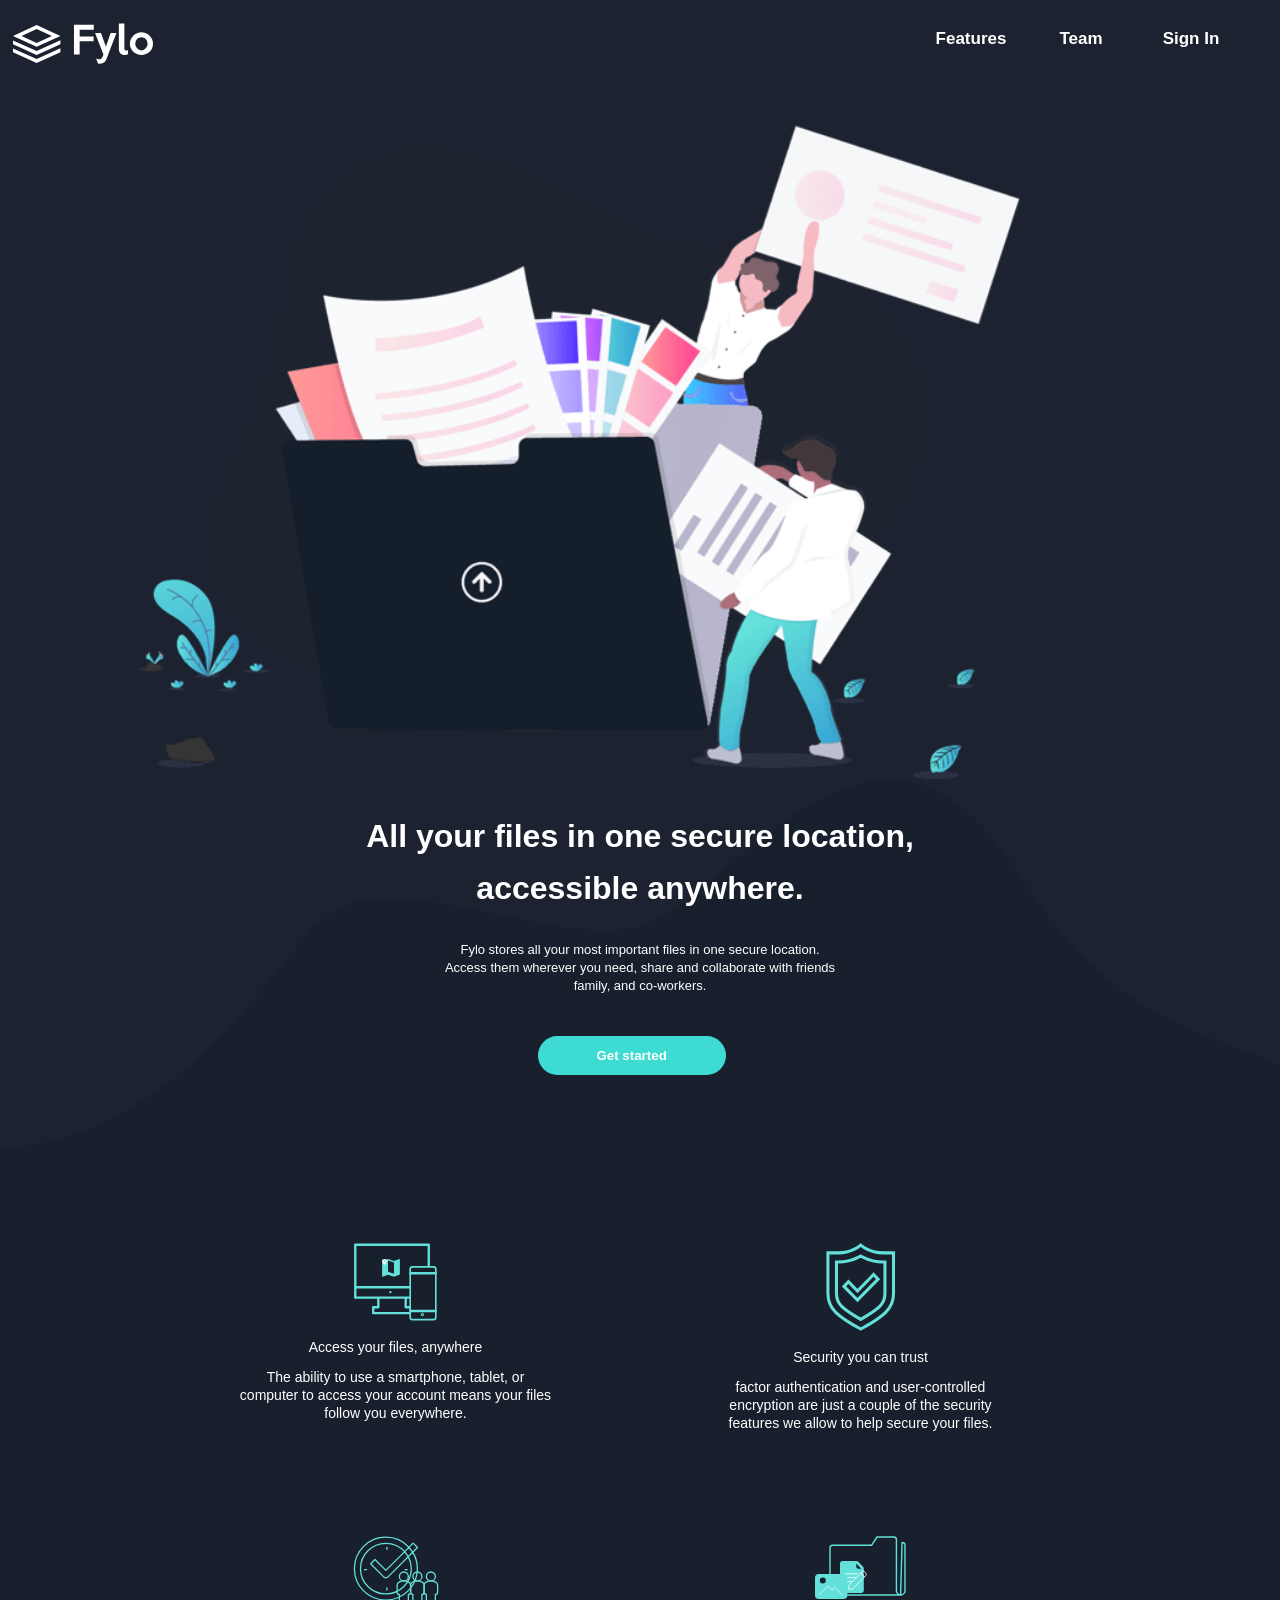
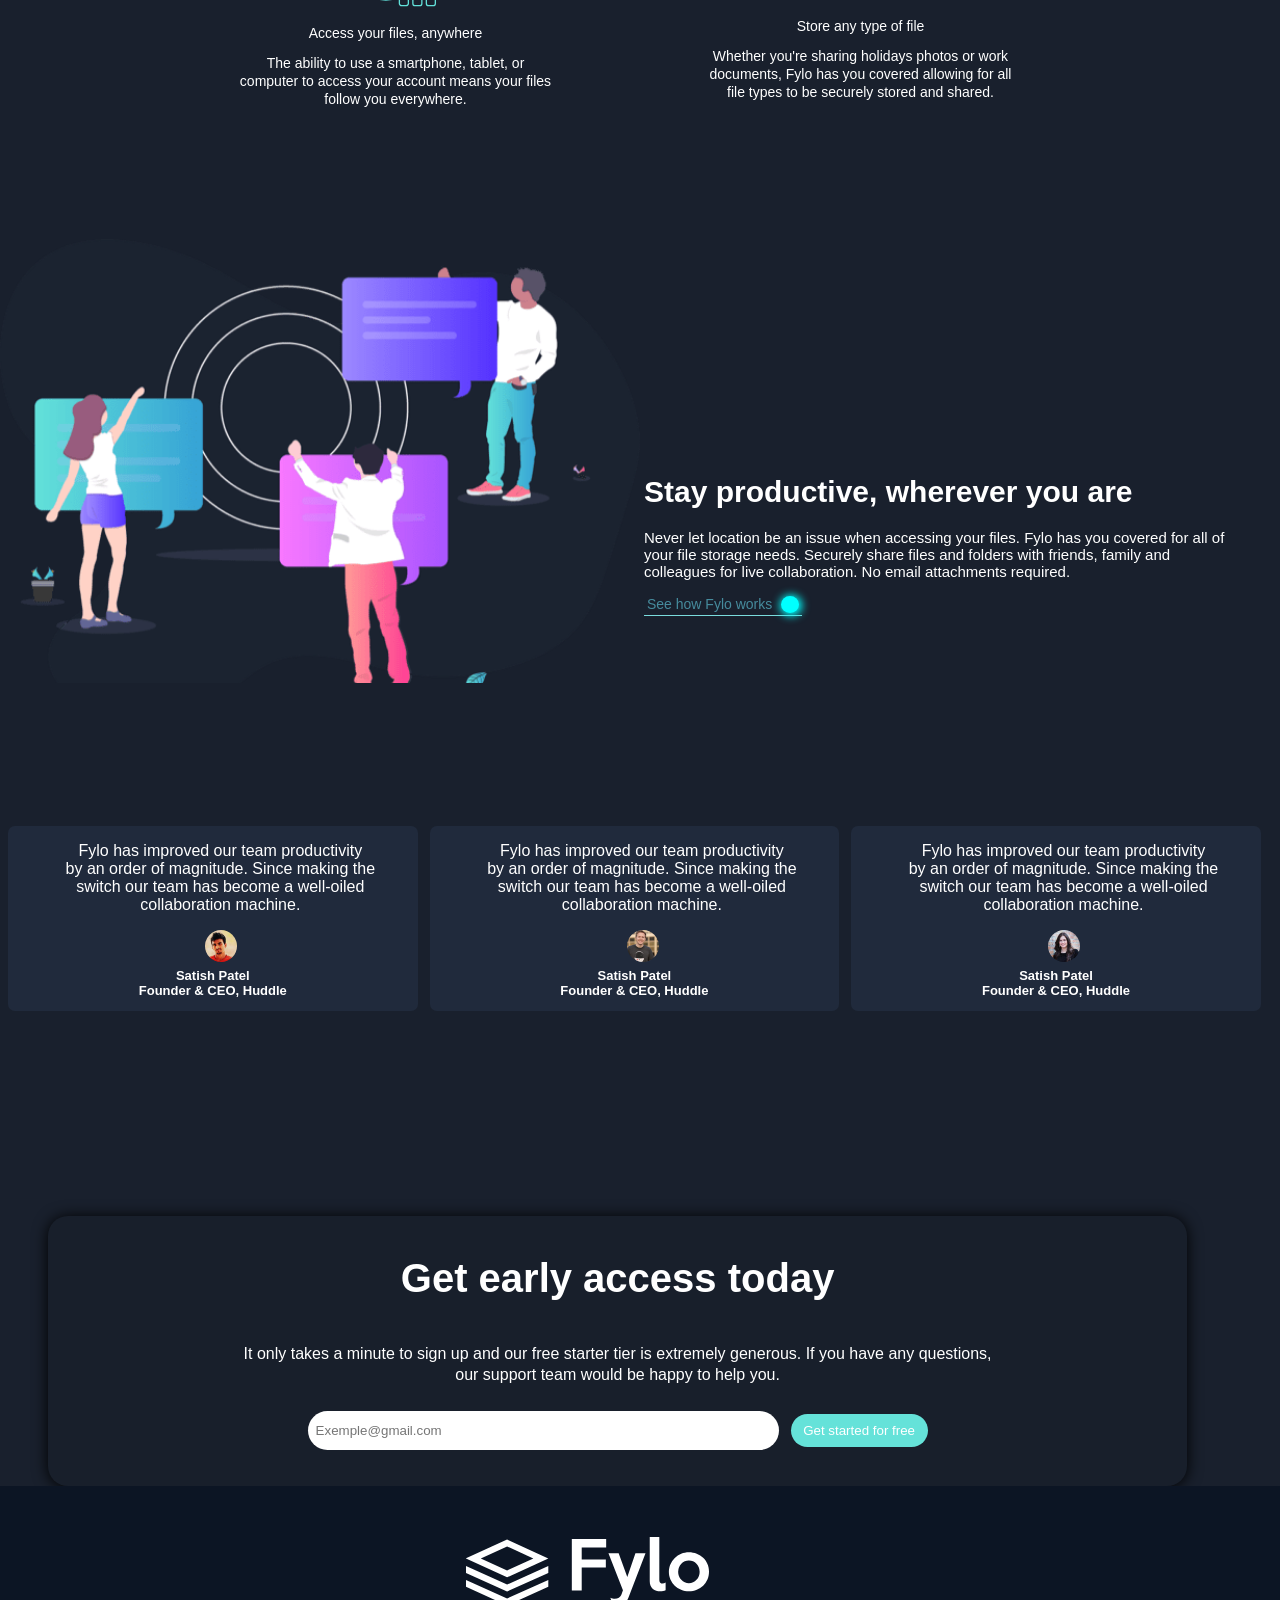
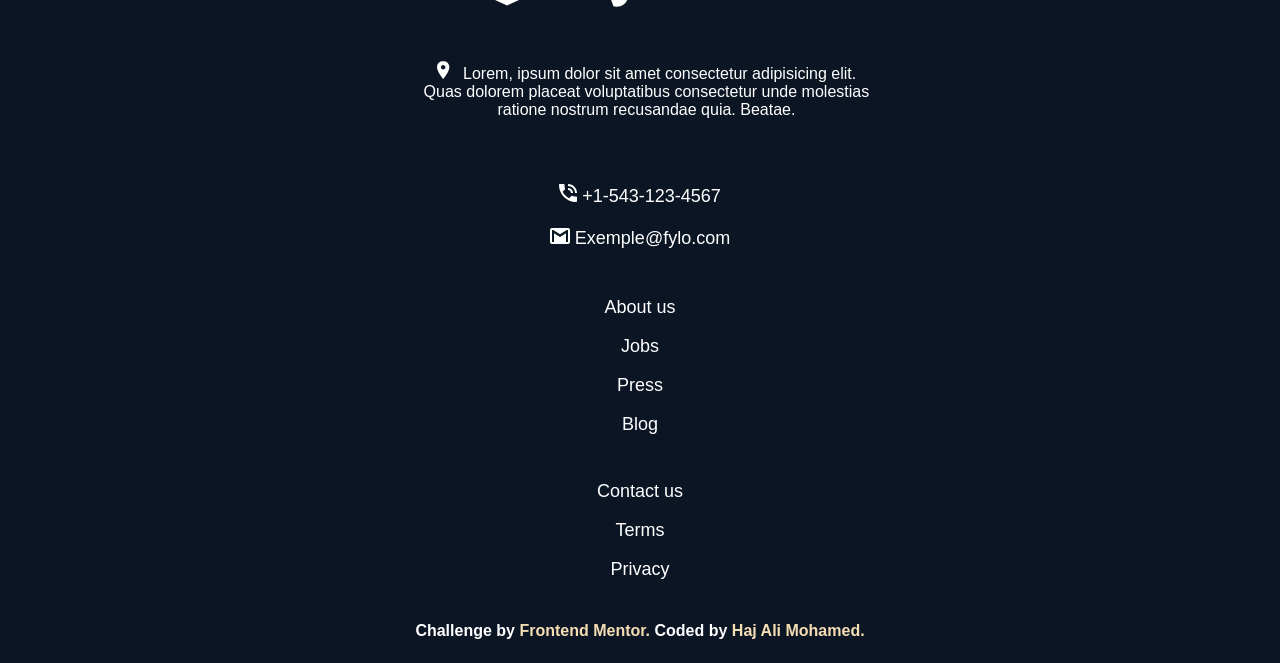
==== index.html @ 3a70b72c "Update index.html" ====
<!DOCTYPE html>
<head>
<meta charset="UTF-8">
<title>  Forth Project </title>
<link rel="stylesheet" href="css4.css">
     <meta name="viewport" content="width=device-width, initial-scale=1">
</head>
<body>
<div class="head">
    <span> <img src="logo.svg" class="img1"> </span>
    <span><img src="icons8-menu-48.png" class="img2" id="icon"> </span>
<nav>
<ul id="nav">
<li> <a href="#"> Features </a> </li>
<li> <a href="#">Team</a> </li>
<li> <a href="#"> Sign In </a> </li>
</ul>
</nav>
</div>

<div class="secondDiv">   

<img src="illustration-intro.png">
<h1 class="p1">  All your files in one secure location,   </h1>
<h1 class="p2">  accessible anywhere.    </h1>
<p class="p3"> Fylo stores all your most important files in one secure location.  </p>
<p class="p4"> Access them wherever you need, share and collaborate with friends </p>
<p class="p5"> family, and co-workers. </p>
<form>
<input type="button" value="Get started">
</form>
<img src="bg-curvy-desktop.svg" class="img2">
</div>

<div class="thirdDiv">
<div class="bloc1"> 
 <img src="icon-access-anywhere.svg">
 <p class="p1"> Access your files, anywhere </p>
 <p class="p2">The ability to use a smartphone, tablet, or </p>
 <p class="p3">computer to access your account means your files</p>
<p class="p4">follow you everywhere. </p>
</div>
<div class="bloc1"> 
    <img src="icon-security.svg">
    <p  class="p1"> Security you can trust </p>
    <p class="p2">factor authentication and user-controlled  </p>
    <p class="p3">encryption are just a couple of the security </p>
   <p class="p4">features we allow to help secure your files. </p>
</div>


</div>


<div class="forthDiv">

<div class="bloc2"> 
    <img src="icon-collaboration.svg">
    <p class="p1"> Access your files, anywhere </p>
    <p class="p2">The ability to use a smartphone, tablet, or </p>
    <p class="p3">computer to access your account means your files</p>
   <p class="p4">follow you everywhere. </p>
</div>
<div class="bloc2"> 
    <img src="icon-any-file.svg">
    <p class="p1"> Store any type of file </p>
    <p class="p2">Whether you're sharing holidays photos or work </p>
    <p class="p3">documents, Fylo has you covered allowing for all</p>
   <p class="p4">file types to be securely stored and shared.  </p>
</div>

</div>


<div class="fifthDiv">
<img src="illustration-stay-productive.png" class="imgg">
<div class="bloc3">
    <h1> Stay productive, wherever you are</h1>
    <p>Never let location be an issue when accessing your files. Fylo has you  covered for all of your file storage needs.
    Securely share files and folders with friends, family and colleagues for live  collaboration. No email attachments required. </p>
    <a href="#"> See how Fylo works <input type="button" > </a>
    </div>

</div>

<div class="sDiv">

<div class="block"> <p>  Fylo has improved our team productivity<br> by an order of magnitude. Since making the<br> switch our team has become a well-oiled<br> collaboration machine.</p> 
    <img src="profile-1.jpg">
    <h3>Satish Patel <br> Founder & CEO, Huddle </h3>
</div>
<div class="block"> <p>  Fylo has improved our team productivity<br> by an order of magnitude. Since making the<br> switch our team has become a well-oiled<br> collaboration machine.</p>
    <img src="profile-2.jpg">
    <h3>Satish Patel <br> Founder & CEO, Huddle </h3>
</div>
<div class="block"> <p>  Fylo has improved our team productivity<br> by an order of magnitude. Since making the<br> switch our team has become a well-oiled<br> collaboration machine.</p>
    <img src="profile-3.jpg"> 
    <h3>Satish Patel <br> Founder & CEO, Huddle </h3> 
</div>



<div class="block2">
    <h1> Get early access today </h1>
    <p class="p1"> It only takes a minute to sign up and our free starter tier is extremely generous. If you have any questions, </p>
    <p class="p2">our support team would be happy to help you. </p>
    <input type="email" placeholder="Exemple@gmail.com" class="input1">
    <input type="button" value="Get started for free" class="input2">
    </div>

</div>


<footer>
<img src="logo.svg" class="logo">

<div class="container">
<div class="blocks1">
    
    <p> <img src="icon-location.svg"> &ThickSpace;  Lorem, ipsum dolor sit amet consectetur adipisicing elit. Quas dolorem placeat voluptatibus consectetur unde molestias ratione nostrum recusandae quia. Beatae.</p>

</div>

<div class="blocks2">
    <img src="icon-phone.svg"> <span>  +1-543-123-4567 </span> <br> <br>
    <img src="icon-email.svg"> <span> Exemple@fylo.com </span>
    

</div>



<div class="blocks3">
<p> About us </p>
<p>Jobs</p>
<p>Press </p>    
<p>Blog </p>

</div>

<div class="blocks4">
<p>Contact us </p>
<p>Terms </p>  
<p>Privacy </p>  
</div>

<div class="blocks5"> 
    <span>Challenge by <a href="https://www.frontendmentor.io">Frontend Mentor.</a> Coded by <a href="https://www.facebook.com/mohamedlhajali.16">Haj Ali Mohamed.</a> </span>
</div>


</div>

    
</footer>


<script src="jscode.js"></script>

</body>




</html>
---- css4.css ----
body
{
    box-sizing: border-box;
    margin: 0 ;
}

.head
{
    background-color: #1c2230;
}

.head .img2 {
    margin-left: 108px;
    width: 34px;
    display: none;
}



.head .img1
{
    margin-top: 57px;
margin-left: 35px;
margin-bottom: 10px;
}

.head nav
{
    width: 100%;
    overflow: hidden;
}
.head nav ul
{
    width: 100%;
    margin: 0;
    transition: .7s linear;
    overflow: auto;
    max-height: 0;
    background-color: white;
}

.head nav ul li
{
    width: 100%;
    list-style: none;
    margin-top: 19px;
    margin-left: -40px;
    margin-right: auto;
    margin-bottom: 20px;
    padding: 10px;
    background-color: #fff;
    transition: all .6s linear;

}

.head nav ul li a
{
    text-decoration: none;
    color: #1c2230;
    font-family: arial;
    font-size: 17px;
    transition: all .6s linear;
    font-weight: bold;
}

.head nav ul li:hover
{
background-color: #1c2230 ;
}

.head nav ul li:hover  a
{
color: #fff ;
}


.secondDiv
{
    background-color: #1c2230;
}

.secondDiv img
{
margin-top: 45px;
}

.secondDiv .img2
{
    margin-top: -295px;
    margin-left: 0px;
    width: 100%;
    opacity: 0.5;
    position: relative;
    z-index: 1;
}

.secondDiv .p1
{
    color: white;
    font-family: arial;
    margin-top: 35px;
    position: relative;
    z-index: 2;
}

.secondDiv .p2
{
    color: white;
    font-family: arial;
    margin-top: -6px;
    position: relative;
    z-index: 2;
}

.secondDiv .p3
{
    color: white;
    font-family: arial;
    margin-top: 35px;
    position: relative;
    z-index: 2;
    font-size: 13px;
    margin-bottom: -32px; 
}
.secondDiv .p4
{
    color: white;
    font-family: arial;
    margin-top: 35px;
    position: relative;
    z-index: 2;
    font-size: 13px;
    margin-bottom: -32px; 
}
.secondDiv .p5
{
    color: white;
    font-family: arial;
    margin-top: 35px;
    position: relative;
    z-index: 2;
    font-size: 13px; 
}

.secondDiv input
{
    margin-top: 10px;
    position: relative;
    z-index: 2;
    border: 0px;
    border-radius: 20px;
    background-color: #3ddbd1;
    color: white;
    padding: 8px;
    font-family: arial;
    width: 188px;
    height: 39px;
    font-weight: bold;
    transition: all 0.4s linear;
}


.secondDiv input:hover
{
    transform: scale(1.08,1.08);
    box-shadow: 1px 1px 9px 1px #3ddbd1;
    cursor: pointer;
}


.thirdDiv
{
    background-color: #19202d ;
    margin-top: -4px;
    overflow: auto;
}


.thirdDiv .bloc1
{
    width: 335px;
    font-size: 14px;
    text-align: center;
    display: inline-block;
}






.thirdDiv .p1
{

    color: white;
    font-family: arial;
    margin-bottom: 11px;
}

.thirdDiv .p2
{
 
font-family: arial;
color: white;
margin-bottom: -12px;
}



.thirdDiv .p3
{
    font-family: arial;
color: white;
margin-bottom: -12px;
}
.thirdDiv .p4
{
    font-family: arial;
color: white;
}



.forthDiv
{
    background-color: #19202d ;
    margin-top: -4px;
    overflow: auto;
}

.forthDiv .bloc2
{
    width: 335px;
    margin-top: 54px;
    font-size: 14px;
    text-align: center;
    display: inline-block;
}

.forthDiv .p1
{

    color: white;
    font-family: arial;
    margin-bottom: 11px;
}

.forthDiv .p2
{
 
font-family: arial;
color: white;
margin-bottom: -12px;
}

.forthDiv .p3
{
    font-family: arial;
color: white;
margin-bottom: -12px;
}
.forthDiv .p4
{
    font-family: arial;
color: white;
}


.fifthDiv
{
    background-color: #19202d ;
    margin-top: -4px;
    height: 100%;
}

.fifthDiv .img
{
    width: 651px;
    margin-top: 52px;
    display: inline-block;

}


.fifthDiv .bloc3
{
    background-color: #19202d;
    width: 473px;
    margin-top: 151px;
}

.fifthDiv .bloc3 h1
{
    color: white;
    font-family: arial;
    font-size: 41px;
}

.fifthDiv .bloc3 p
{
    color: white;
    font-family: arial;
    font-size: 16px;
}

.fifthDiv .bloc3 a
{
    color: #468b9d;
    font-family: arial;
    font-size: 14px;
    text-decoration: none;
    border-bottom: 1px solid #7adcdd;
    padding: 3px;
}


.fifthDiv .bloc3 a input
{
    border-radius: 50%;
    background-color: #0ff;
    color: black;
    border: none;
    width: 18px;
    height: 17px;
    box-shadow: 1px 1px 9px 2px #0ff;
    margin-left: 5px;
}


.sDiv
{
    background-color: #19202d;
    position: relative;
    z-index: 2;
    overflow: auto;
}

.sDiv .block
{
    margin-top: 169px;
    background-color: #202a3c;
    width: 320px;
    overflow: auto;
    border-radius: 7px;
}

.sDiv .block p
{
    color: white;
    font-family: arial;
    font-size: 14px;
    margin-left: 15px;
}

.sDiv .block img
{
    width: 32px;
    border-radius: 50%;
    margin-left: 17px;
}

.sDiv h3
{
    font-family: arial;
    font-size: small;
    color: white;
    margin-top: 2px;
}


.sDiv .block2
{
    background-color: #181f2b;
    text-align: center;
    color: white;
    margin-top: 201px;
    border-radius: 20px;
    box-shadow: 0px 1px 15px 0px black;
    overflow: auto;
    position: relative;
z-index: 2;
}


.sDiv .block2 h1
{
    margin-top: 40px;
    font-family: arial;
    font-size: 40px;
    font-weight: bold;
    margin-bottom: 44px;
}

.sDiv .block2 .p1
{
    font-family: arial;
    margin-bottom: -13px ;
}

.sDiv .block2 .p2
{
     font-family: arial;
     margin-bottom: 27px;
}

.sDiv .block2 .input1
{
    border-radius: 40px;
    border: none;
    padding: 8px;
    width: 455px;
    height: 23px;
    margin-bottom: 36px;
}

.sDiv .block2 .input2
{
    background-color: #65e2d9;
    border-radius: 40px;
    color: white;
    border: none;
    height: 33px;
    width: 137px;
    margin-left: 8px;
    transition: all 0.4s linear;
}

.sDiv .block2 .input2:hover
{
    transform: scale(1.08,1.08);
    box-shadow: 1px 1px 9px 1px #3ddbd1;
    cursor: pointer;
}


footer
{
    background-color: #0c1524;
    position: relative;
    z-index: 1;
    height: 726px;
}
footer .logo {
        position: relative;
        left: 26%;
        margin-top: 50px;
}

footer .container 
{
    background-color: #0c1524;
    height: 512px;
 
}

footer .container .blocks1 {
    background-color: #0c1524;
    text-align: center;
    width: 100%;
    color: white;
    font-family: arial;
    height: 96px;
    font-size: 16px;
    margin-top: 50px;
}


footer .container .blocks2 {
    background-color: #0c1524;
    text-align: center;
    width: 100%;
    color: white;
    font-family: arial;
    margin-top: 8px;
    height: 65px;
    font-size: 16px;
}

footer .container .blocks3 {
    background-color: #0c1524;
    text-align: center;
    width: 100%;
    color: white;
    font-family: arial;
    margin-top: 48px;
    height: 136px;
    font-size: 16px;
}

footer .container .blocks4 {
    background-color: #0c1524;
    text-align: center;
    width: 100%;
    color: white;
    font-family: arial;
    height: 99px;
    font-size: 16px;
    margin-top: 42px;
}




footer .container .blocks5 {
    background-color: #0c1524;
    text-align: center;
    width: 100%;
    color: white;
    font-family: arial;
    font-size: 16px;
    margin-right: -61px;
    font-weight: bold;
    margin-top: 42px;
}


footer .container .blocks5 span a{
    color: wheat;
text-decoration: none;
}


@media only screen and (min-width: 300px) and (max-width : 480px) 
{

    body
    {
        margin: 0;
    }

    .head .img1 {
        margin-top: 32px;
        margin-left: 21px;
        margin-bottom: 10px;
        width: 100px;
    }

    .head .img2 {
        width: 34px;
        display: block;
        float: right;
        margin: 31px 20px auto auto;
    }



    .secondDiv img {
        margin-top: 95px;
        width: 100%;
    }

    .secondDiv .p1 {
        color: white;
        font-family: arial;
        margin-top: 76px;
        text-align: center;
        font-size: 20px;
    }

    .secondDiv .p2 {
        color: white;
        font-family: arial;
        text-align: center;
        font-size: 20px;
    }

    .secondDiv .p3 {
        color: white;
        font-family: arial;
        font-size: 20px;
        font-weight: bold;
        text-align: center;
    }

    .secondDiv .p4 {
        color: white;
        font-family: arial;
        margin-top: 53px;
        font-size: 20px;
        text-align: center;
        font-weight: bold;
    }


    .secondDiv .p5 {
        color: white;
        font-family: arial;
        font-size: 20px;
        font-weight: bold;
        text-align: center;
        margin-top: 50px;
        position: relative;
        z-index: 2;
    }

.secondDiv form 
{
    width: 100%;
    text-align: center;
}
    .secondDiv input {
        margin-top: 30px;
    }

    .thirdDiv {
width: 100%;
    }

    .thirdDiv .bloc1 {
        width: 100%;
        font-size: 17px;
        text-align: center;
        margin-top: 123px;
    }

    .forthDiv {
        width: 100%;
    }

    .forthDiv .bloc2 {
        width: 100%;
        font-size: 17px;
        text-align: center;
        margin-top: 123px;
     
    }

    .fifthDiv {
        width: 100%;
        height: 744px;
    }

    .fifthDiv .img {
        width: 100%;
        margin-top: 85px;
    }

    .fifthDiv .imgg
    {
        width: 100%;
        margin-top: 129px;
    }

    .fifthDiv .bloc3 {
        background-color: #19202d;
        width: 100%;
        margin-top: 71px;
        text-align: center;
        height: 285px;
    }
    .fifthDiv .bloc3 h1 {
        font-size: 28px;
    }

    .sDiv .block {
        margin-top: 88px;
        width: 94%;
        margin-left: 8px;
    }

    .sDiv .block2 {
        width: 100%;
    }

    .sDiv .block2 .input1 {

        width: 255px;
        text-align: center;
    }

    .sDiv .block2 .input2 {
        margin-bottom: 20px;
    }

    .sDiv .block2 h1 {
        font-size: 28px;
    }

    .sDiv .block2 .p1 {
        font-size: 16px;
    }

    .sDiv .block2 .p2 {
        font-size: 16px;
    }

    .sDiv h3 {
        font-family: arial;
        font-size: small;
        color: white;
        width: 175px;
        text-align: center;
        display: inline-block;
    }


    .sDiv .block img {
        width: 38px;
        border-radius: 50%;
        position: relative;
    }

    .sDiv .block p {
        color: white;
        font-family: arial;
        font-size: 14px;
        text-align: center;
    }
}


@media only screen and (min-width: 481px) and (max-width : 768px) 
{

    body
    {
        margin: 0;
    }

    .head .img1 {
        margin-top: 32px;
        margin-left: 21px;
        margin-bottom: 10px;
        width: 100px;
    }

    .head .img2 {
        width: 34px;
        display: block;
        float: right;
        margin: 31px 20px auto auto;
    }

    .secondDiv img {
        margin-top: 95px;
        width: 100%;
    }

    .secondDiv .p1 {
        color: white;
        font-family: arial;
        margin-top: 76px;
        text-align: center;
        font-size: 20px;
    }

    .secondDiv .p2 {
        color: white;
        font-family: arial;
        text-align: center;
        font-size: 20px;
    }

    .secondDiv .p3 {
        color: white;
        font-family: arial;
        font-size: 20px;
        font-weight: bold;
        text-align: center;
    }

    .secondDiv .p4 {
        color: white;
        font-family: arial;
        margin-top: 53px;
        font-size: 20px;
        text-align: center;
        font-weight: bold;
    }


    .secondDiv .p5 {
        color: white;
        font-family: arial;
        font-size: 20px;
        font-weight: bold;
        text-align: center;
        margin-top: 50px;
        position: relative;
        z-index: 2;
    }

.secondDiv form 
{
    width: 100%;
    text-align: center;
}
    .secondDiv input {
        margin-top: 30px;
    }

    .thirdDiv {
width: 100%;
    }

    .thirdDiv .bloc1 {
        width: 100%;
        font-size: 17px;
        text-align: center;
        margin-top: 123px;
    }

    .forthDiv {
        width: 100%;
    }

    .forthDiv .bloc2 {
        width: 100%;
        font-size: 17px;
        text-align: center;
        margin-top: 123px;
     
    }

    .fifthDiv {
        width: 100%;
    }

    .fifthDiv .img {
        width: 100%;
        margin-top: 85px;
    }

    .fifthDiv .imgg {
        width: 93%;
        margin-left: 19px;
        margin-top: 200px;
    }

    .fifthDiv .bloc3 {
        background-color: #19202d;
        width: 84%;
        margin-top: 151px;
        text-align: center;
        height: 285px;
        margin-left: 37px;
    }
    .fifthDiv .bloc3 h1 {
        font-size: 28px;
    }

    .sDiv .block {
        margin-top: 88px;
        width: 84%;
        margin-left: 38px;
    }

    .sDiv .block2 {
        width: 86%;
        margin-left: 50px;
    }

    .sDiv .block2 .input1 {

        width: 255px;
        text-align: center;
    }

    .sDiv .block2 .input2 {
        margin-bottom: 20px;
    }

    .sDiv .block2 h1 {
        font-size: 28px;
    }

    .sDiv .block2 .p1 {
        font-size: 16px;
    }

    .sDiv .block2 .p2 {
        font-size: 16px;
    }

    .sDiv h3 {
        font-family: arial;
        font-size: 15px;
        color: white;
        width: 175px;
        text-align: center;
        display: inline-block;
    }


    .sDiv .block img {
        width: 49px;
        border-radius: 50%;
        position: relative;
    }

    .sDiv .block p {
        color: white;
        font-family: arial;
        font-size: 18px;
        text-align: center;
    }

    footer .logo {
        position: relative;
        left: 28%;
        margin-top: 50px;
        
    }
}



@media only screen and (min-width: 769px) and (max-width: 1024px)
{
    .head .img1 {
        margin-top: 23px;
        margin-left: 13px;
        margin-bottom: 10px;
        width: 140px;
    }


    .head nav ul {
        width: 100%;
        margin: 0;
        transition: .7s linear;
        overflow: auto;
        max-height: 400px !important;
        background-color: #1c2230;
    }

    .head nav ul li {
        width: 126px;
        text-align: center;
        display: inline-block;
        background-color: #1c2230;
    }

    .head nav {
        width: 382px;
        float: right;

    }

    .head nav ul li a {
        color: #fff;
    }


    .head nav ul li a:hover
    {
        border-bottom: 1px solid white;
    }

    .secondDiv img {
        width: 61%;
margin-left: 138px;
    }

    .secondDiv .p1
    {
        text-align: center;
    }

    .secondDiv .p2
    {
        text-align: center;
    }

    .secondDiv .p3
    {
        text-align: center;
    }

    .secondDiv .p4
    {
        text-align: center;
    }

    .secondDiv .p5
    {
        text-align: center;
    }

   .secondDiv form input
   {
    position: relative;
    left: 38%;
    margin: auto;
    margin-top: 30px;
   }

   .thirdDiv {
    overflow: auto;
    display: flex;
    justify-content: center;
}

.thirdDiv .bloc1 {
    margin-top: 63px;
    margin-right: 77px;
margin-left: 53px;
}


.forthDiv {
    display: flex;
    justify-content: center;
}

.forthDiv .bloc2 {
    margin-top: 95px;
    margin-right: 77px;
margin-left: 53px;
}

.fifthDiv
{
    height: 566px;
}

.fifthDiv .imgg {
    margin-top: 200px;
    width: 50%;
}

.fifthDiv .bloc3 {
    background-color: #19202d;
    width: 47%;
    margin-top: 151px;
    display: inline-block;
}

.fifthDiv .bloc3 h1 {
    font-size: 30px;
}

.fifthDiv .bloc3 p {
    font-size: 15px;
}


.sDiv .block {
    margin-top: 143px;
    width: 43%;
    margin-left: 263px;
    text-align: center;
}

.sDiv .block p {
    font-size: 16px;
}

.sDiv .block2 {
    width: 89%;
    margin-left: 48px;
}

footer
{
    height:777px;
}

footer .logo {
    margin-top: 50px;
    width: 26%;
    margin-left: 83px;
}

footer .container .blocks1 {
    width: 35%;
    position: relative;
    left: 33%;
}


footer .container .blocks2 {
    margin-top: 27px;
    font-size: 18px;
}

footer .container .blocks3 {
    font-size: 18px;
}

footer .container .blocks4 {
    font-size: 18px;
    margin-top: 48px;
}


}






@media only screen and (min-width: 1025px) and (max-width: 1440px)
{
    .head .img1 {
        margin-top: 23px;
        margin-left: 13px;
        margin-bottom: 10px;
        width: 140px;
    }


    .head nav ul {
        width: 100%;
        margin: 0;
        transition: .7s linear;
        overflow: auto;
        max-height: 400px !important;
        background-color: #1c2230;
    }

    .head nav ul li {
        width: 126px;
        text-align: center;
        display: inline-block;
        background-color: #1c2230;
    }

    .head nav {
        width: 382px;
        float: right;

    }

    .head nav ul li a {
        color: #fff;
    }


    .head nav ul li a:hover
    {
        border-bottom: 1px solid white;
    }

    .secondDiv img {
        width: 69%;
        margin-left: 138px;
    }

    .secondDiv .p1
    {
        text-align: center;
    }

    .secondDiv .p2
    {
        text-align: center;
    }

    .secondDiv .p3
    {
        text-align: center;
    }

    .secondDiv .p4
    {
        text-align: center;
    }

    .secondDiv .p5
    {
        text-align: center;
    }

   .secondDiv form input
   {
    position: relative;
    left: 42%;
    margin: auto;
    margin-top: 30px;
   }

   .thirdDiv {
    overflow: auto;
    display: flex;
    justify-content: center;
}

.thirdDiv .bloc1 {
    margin-top: 63px;
    margin-right: 77px;
margin-left: 53px;
}


.forthDiv {
    display: flex;
    justify-content: center;
}

.forthDiv .bloc2 {
    margin-top: 95px;
    margin-right: 77px;
margin-left: 53px;
}

.fifthDiv
{
    height: 566px;
}

.fifthDiv .imgg {
    margin-top: 122px;
    width: 50%;
}

.fifthDiv .bloc3 {
    background-color: #19202d;
    width: 47%;
    margin-top: 151px;
    display: inline-block;
    position: relative;
    bottom: 20%;
}

.fifthDiv .bloc3 h1 {
    font-size: 30px;
}

.fifthDiv .bloc3 p {
    font-size: 15px;
}


.sDiv .block {
    margin-top: 143px;
    width: 32%;
    margin-left: 8px;
    text-align: center;
    display: inline-block;
}

.sDiv .block p {
    font-size: 16px;
}

.sDiv .block2 {
    width: 89%;
    margin-left: 48px;
}

footer
{
    height:777px;
}

footer .logo {
    margin-top: 50px;
    width: 19%;
    margin-left: 133px;
}

footer .container .blocks1 {
    width: 35%;
    position: relative;
    left: 33%;
}


footer .container .blocks2 {
    margin-top: 27px;
    font-size: 18px;
}

footer .container .blocks3 {
    font-size: 18px;
}

footer .container .blocks4 {
    font-size: 18px;
    margin-top: 48px;
}


}
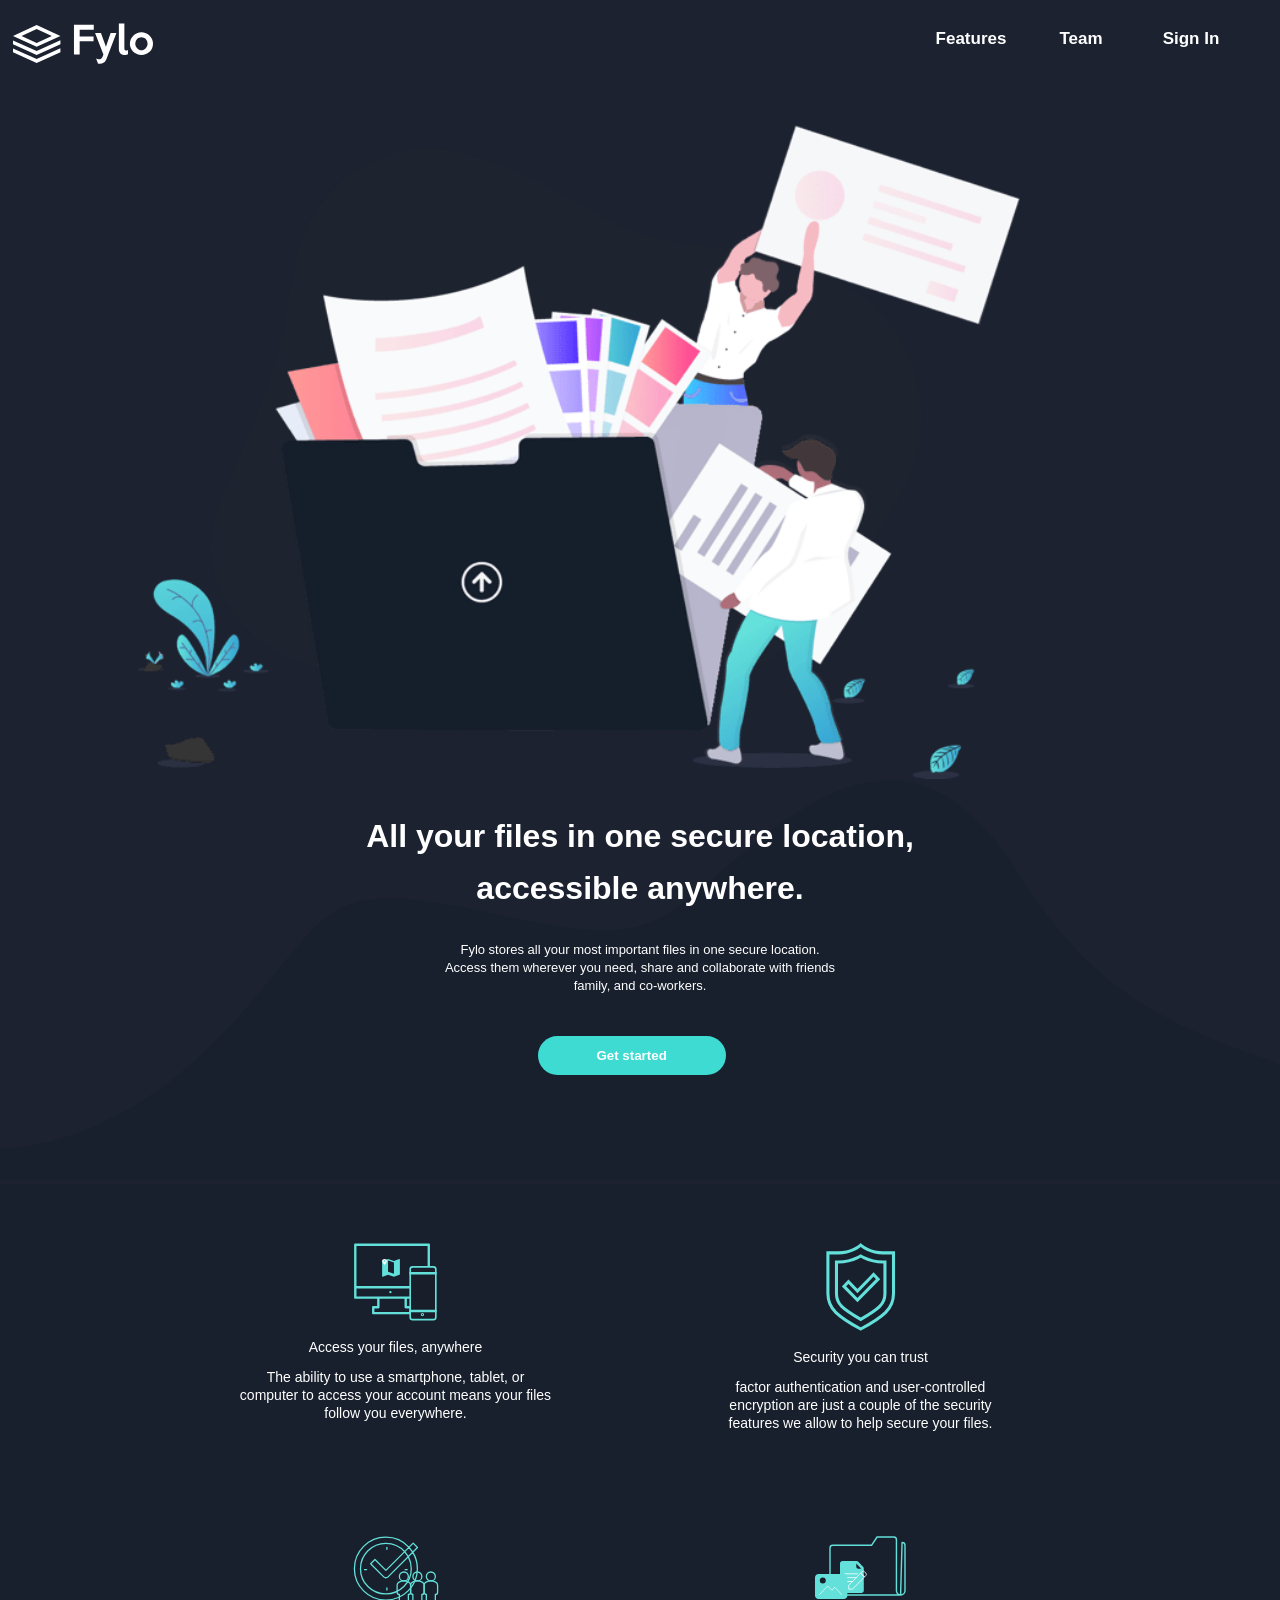
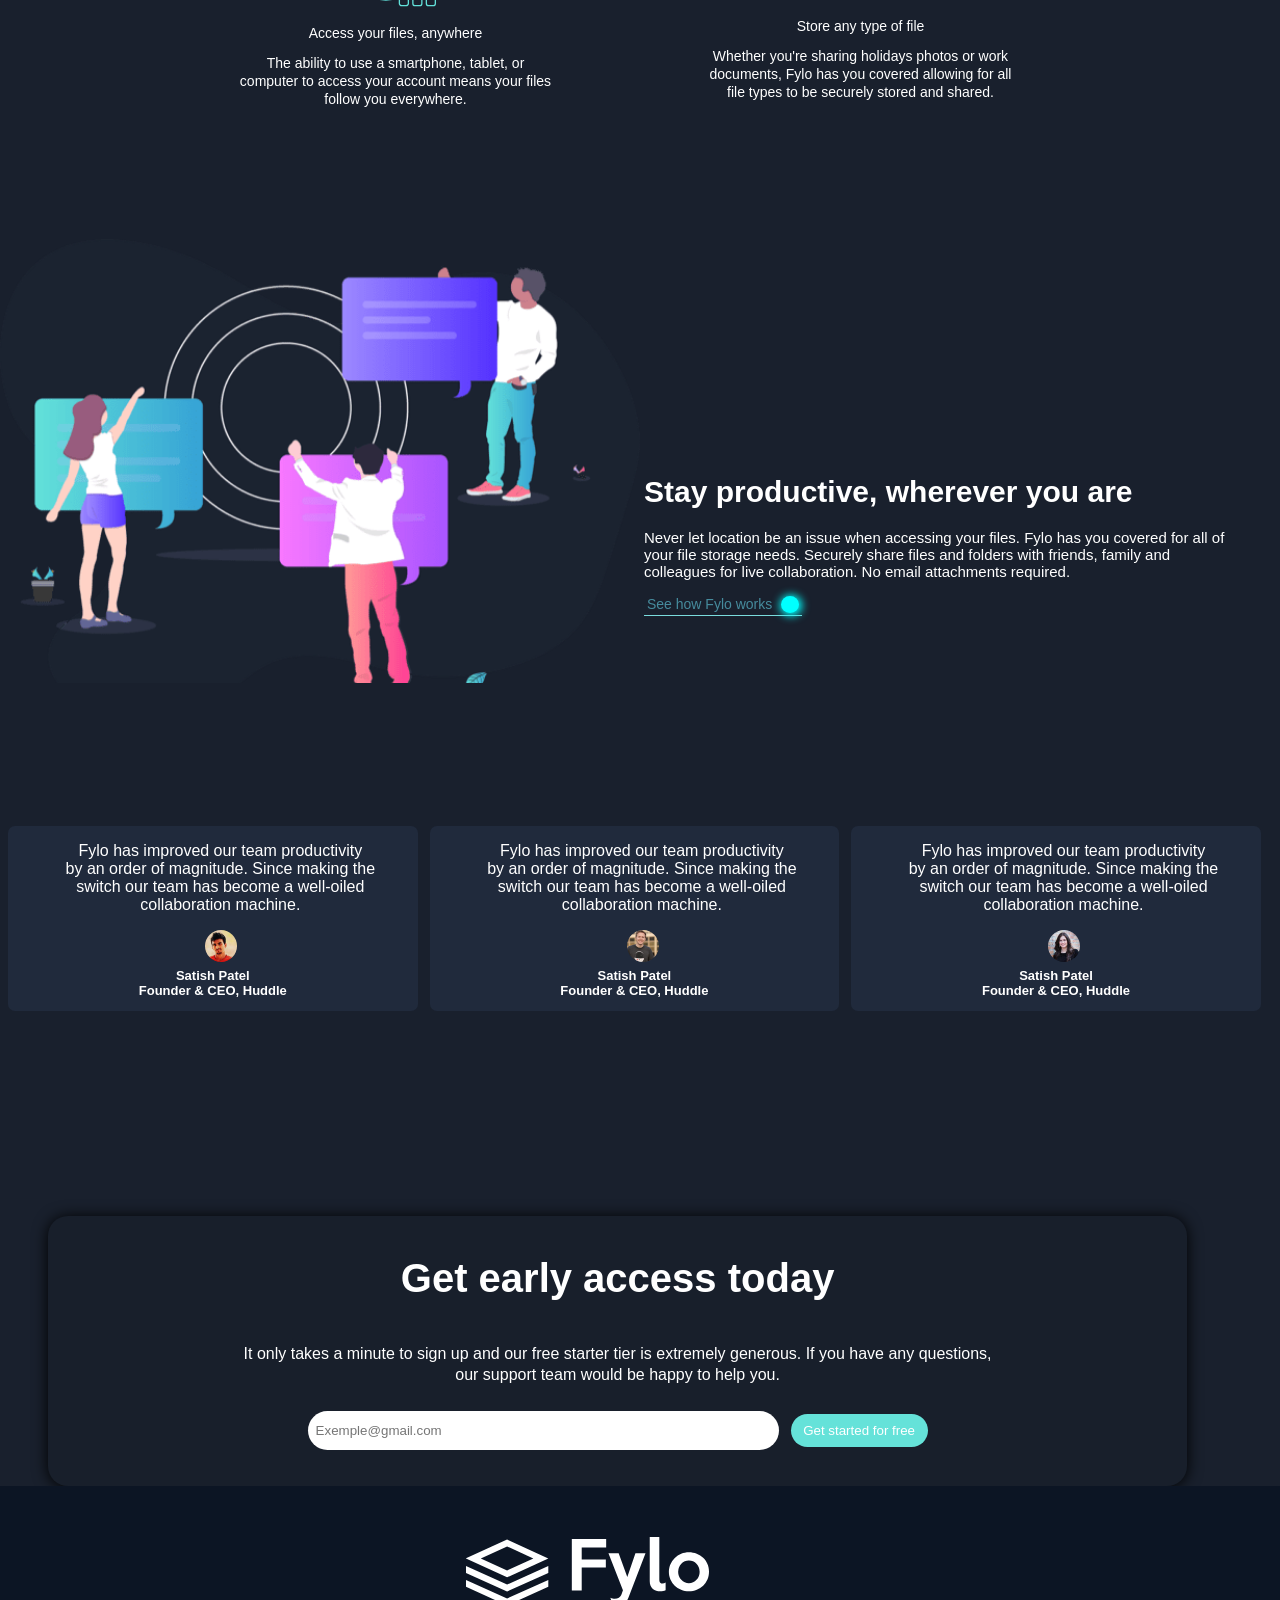
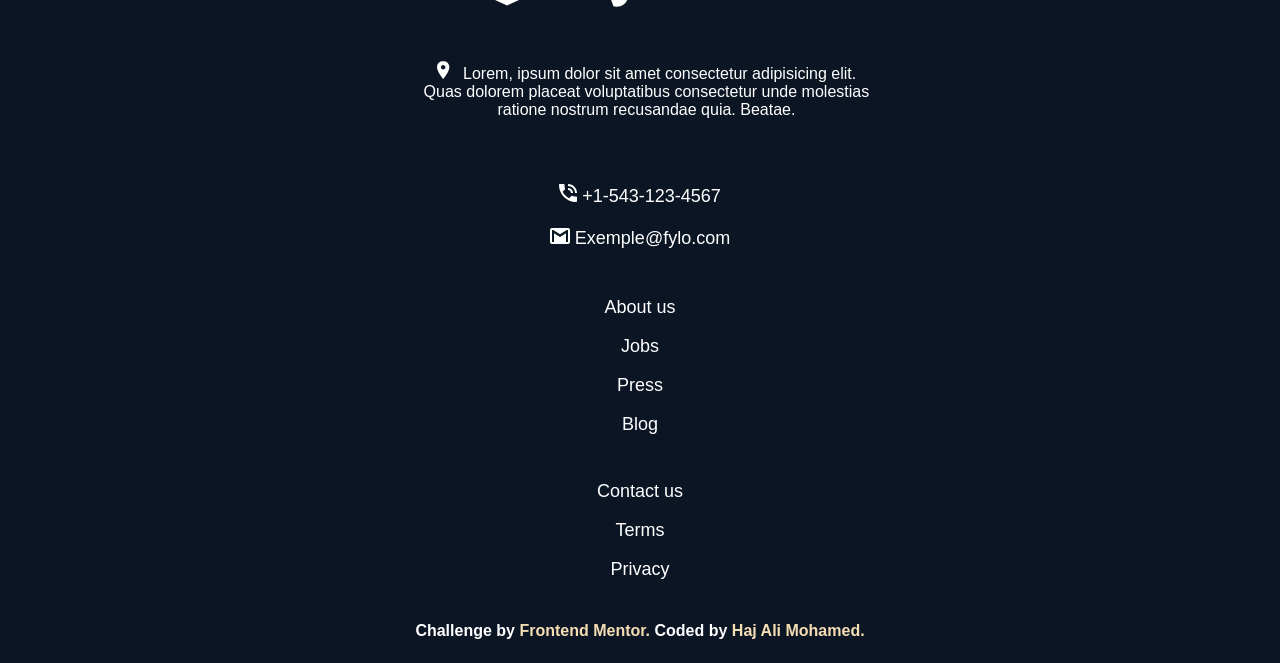
==== commit 75b933e8: "Update index.html" ====
--- a/index.html
+++ b/index.html
@@ -2,11 +2,11 @@
 <head>
 <meta charset="UTF-8">
 <title>  Forth Project </title>
+<link rel="stylesheet" href="https://unpkg.com/aos@next/dist/aos.css" />
 <link rel="stylesheet" href="css4.css">
-     <meta name="viewport" content="width=device-width, initial-scale=1">
 </head>
 <body>
-<div class="head">
+<div class="head"  data-aos="fade-right" >
     <span> <img src="logo.svg" class="img1"> </span>
     <span><img src="icons8-menu-48.png" class="img2" id="icon"> </span>
 <nav>
@@ -18,29 +18,29 @@
 </nav>
 </div>
 
-<div class="secondDiv">   
+<div class="secondDiv"  data-aos="fade-down" >   
 
 <img src="illustration-intro.png">
-<h1 class="p1">  All your files in one secure location,   </h1>
-<h1 class="p2">  accessible anywhere.    </h1>
-<p class="p3"> Fylo stores all your most important files in one secure location.  </p>
-<p class="p4"> Access them wherever you need, share and collaborate with friends </p>
-<p class="p5"> family, and co-workers. </p>
+<h1 class="p1"  data-aos="fade-right" >  All your files in one secure location,   </h1>
+<h1 class="p2" data-aos="fade-right">  accessible anywhere.    </h1>
+<p class="p3" data-aos="fade-right"> Fylo stores all your most important files in one secure location.  </p>
+<p class="p4" data-aos="fade-right"> Access them wherever you need, share and collaborate with friends </p>
+<p class="p5" data-aos="fade-right"> family, and co-workers. </p>
 <form>
-<input type="button" value="Get started">
+<input type="button" value="Get started"  data-aos="fade-right">
 </form>
 <img src="bg-curvy-desktop.svg" class="img2">
 </div>
 
 <div class="thirdDiv">
-<div class="bloc1"> 
+<div class="bloc1"  data-aos="fade-down"> 
  <img src="icon-access-anywhere.svg">
  <p class="p1"> Access your files, anywhere </p>
  <p class="p2">The ability to use a smartphone, tablet, or </p>
  <p class="p3">computer to access your account means your files</p>
 <p class="p4">follow you everywhere. </p>
 </div>
-<div class="bloc1"> 
+<div class="bloc1"  data-aos="fade-down" > 
     <img src="icon-security.svg">
     <p  class="p1"> Security you can trust </p>
     <p class="p2">factor authentication and user-controlled  </p>
@@ -54,14 +54,14 @@
 
 <div class="forthDiv">
 
-<div class="bloc2"> 
+<div class="bloc2" data-aos="fade-down"> 
     <img src="icon-collaboration.svg">
     <p class="p1"> Access your files, anywhere </p>
     <p class="p2">The ability to use a smartphone, tablet, or </p>
     <p class="p3">computer to access your account means your files</p>
    <p class="p4">follow you everywhere. </p>
 </div>
-<div class="bloc2"> 
+<div class="bloc2" data-aos="fade-down"> 
     <img src="icon-any-file.svg">
     <p class="p1"> Store any type of file </p>
     <p class="p2">Whether you're sharing holidays photos or work </p>
@@ -73,8 +73,8 @@
 
 
 <div class="fifthDiv">
-<img src="illustration-stay-productive.png" class="imgg">
-<div class="bloc3">
+<img src="illustration-stay-productive.png" class="imgg" data-aos="fade-down">
+<div class="bloc3" data-aos="fade-right">
     <h1> Stay productive, wherever you are</h1>
     <p>Never let location be an issue when accessing your files. Fylo has you  covered for all of your file storage needs.
     Securely share files and folders with friends, family and colleagues for live  collaboration. No email attachments required. </p>
@@ -85,22 +85,22 @@
 
 <div class="sDiv">
 
-<div class="block"> <p>  Fylo has improved our team productivity<br> by an order of magnitude. Since making the<br> switch our team has become a well-oiled<br> collaboration machine.</p> 
-    <img src="profile-1.jpg">
-    <h3>Satish Patel <br> Founder & CEO, Huddle </h3>
+<div class="block" data-aos="fade-up"> <p data-aos="fade-right">  Fylo has improved our team productivity<br> by an order of magnitude. Since making the<br> switch our team has become a well-oiled<br> collaboration machine.</p> 
+    <img src="profile-1.jpg" data-aos="fade-right">
+    <h3 data-aos="fade-right" >Satish Patel <br> Founder & CEO, Huddle </h3>
 </div>
-<div class="block"> <p>  Fylo has improved our team productivity<br> by an order of magnitude. Since making the<br> switch our team has become a well-oiled<br> collaboration machine.</p>
-    <img src="profile-2.jpg">
-    <h3>Satish Patel <br> Founder & CEO, Huddle </h3>
+<div class="block" data-aos="fade-up"> <p data-aos="fade-right">  Fylo has improved our team productivity<br> by an order of magnitude. Since making the<br> switch our team has become a well-oiled<br> collaboration machine.</p>
+    <img src="profile-2.jpg" data-aos="fade-right">
+    <h3 data-aos="fade-right">Satish Patel <br> Founder & CEO, Huddle </h3>
 </div>
-<div class="block"> <p>  Fylo has improved our team productivity<br> by an order of magnitude. Since making the<br> switch our team has become a well-oiled<br> collaboration machine.</p>
-    <img src="profile-3.jpg"> 
-    <h3>Satish Patel <br> Founder & CEO, Huddle </h3> 
+<div class="block" data-aos="fade-up"> <p data-aos="fade-right">  Fylo has improved our team productivity<br> by an order of magnitude. Since making the<br> switch our team has become a well-oiled<br> collaboration machine.</p>
+    <img src="profile-3.jpg" data-aos="fade-right"> 
+    <h3 data-aos="fade-right" >Satish Patel <br> Founder & CEO, Huddle </h3> 
 </div>
 
 
 
-<div class="block2">
+<div class="block2" data-aos="fade-right">
     <h1> Get early access today </h1>
     <p class="p1"> It only takes a minute to sign up and our free starter tier is extremely generous. If you have any questions, </p>
     <p class="p2">our support team would be happy to help you. </p>
@@ -111,7 +111,7 @@
 </div>
 
 
-<footer>
+<footer data-aos="fade-up">
 <img src="logo.svg" class="logo">
 
 <div class="container">
@@ -138,7 +138,7 @@
 
 </div>
 
-<div class="blocks4">
+<div class="blocks4" >
 <p>Contact us </p>
 <p>Terms </p>  
 <p>Privacy </p>  
@@ -156,6 +156,14 @@
 
 
 <script src="jscode.js"></script>
+<script src="https://unpkg.com/aos@next/dist/aos.js"></script>
+<script>
+    AOS.init({
+        offset:300,
+        duration:800,
+        once: true,
+    });
+  </script>
 
 </body>
 
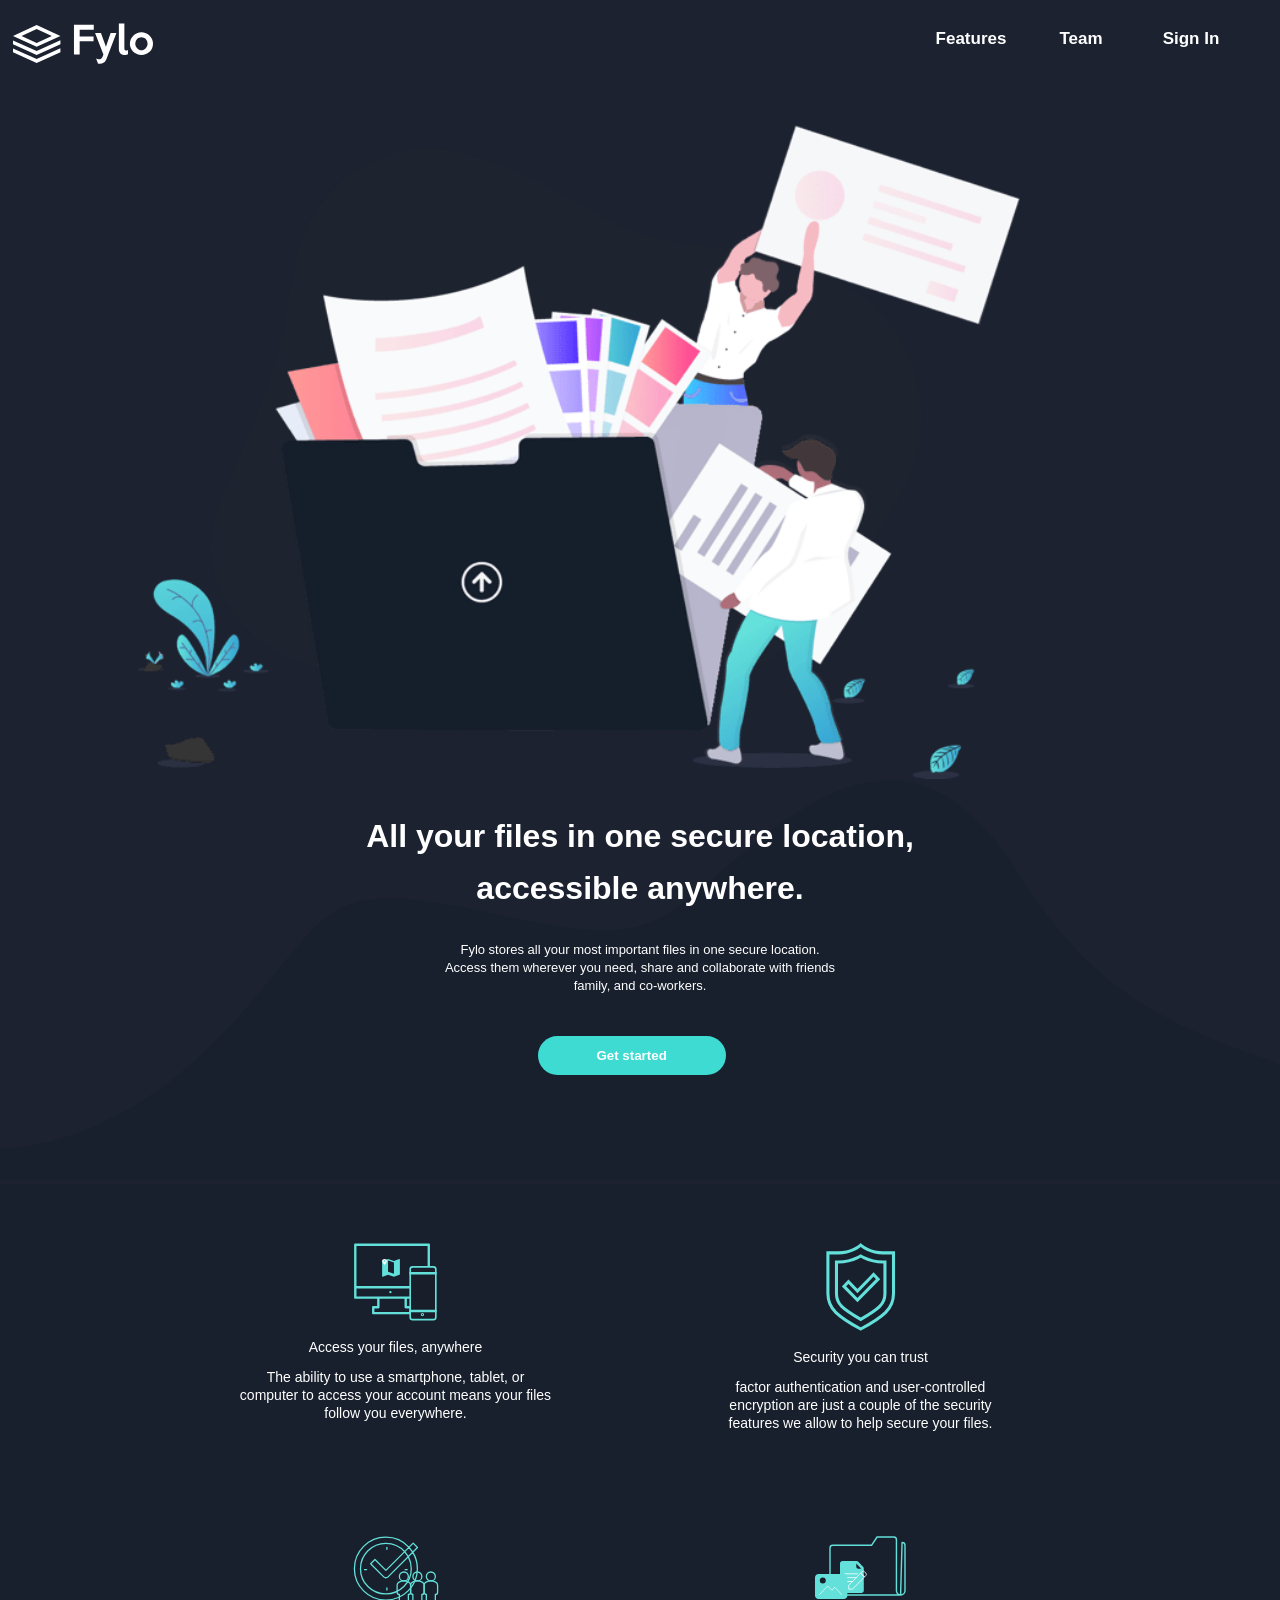
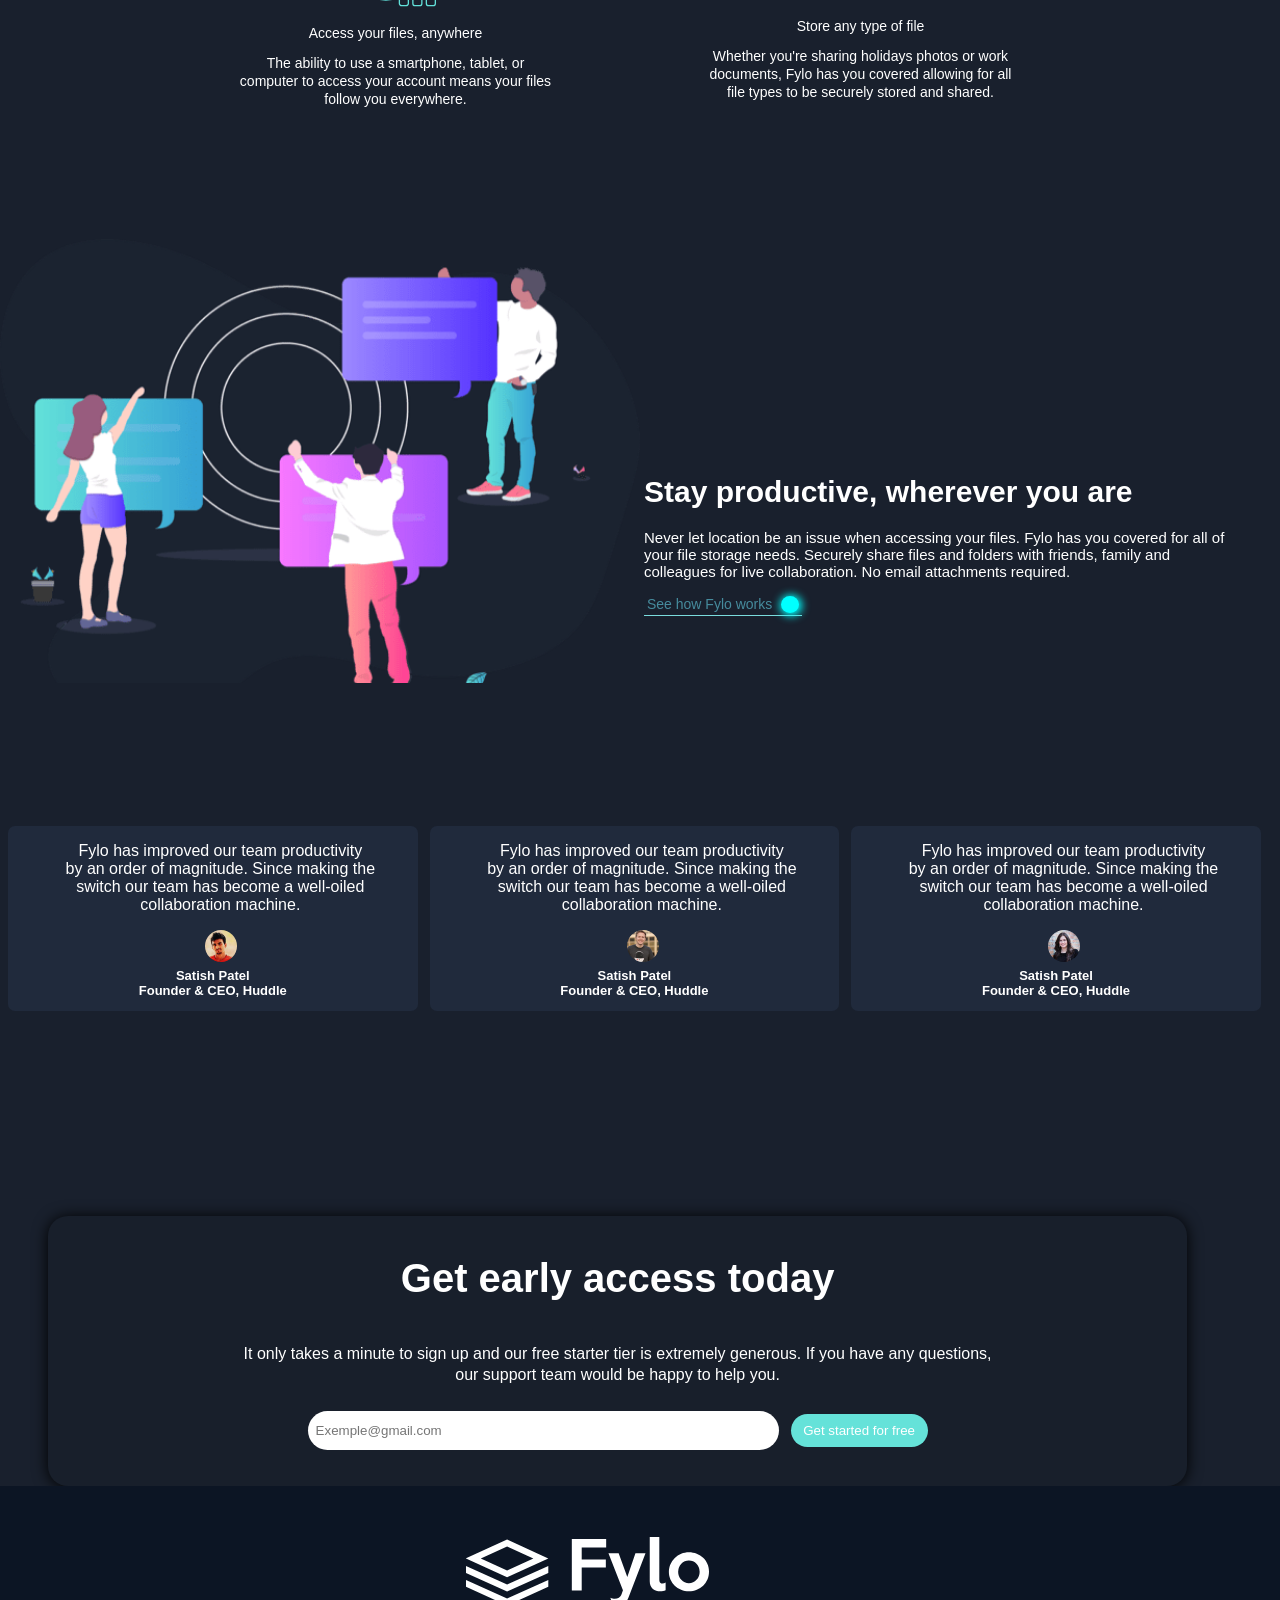
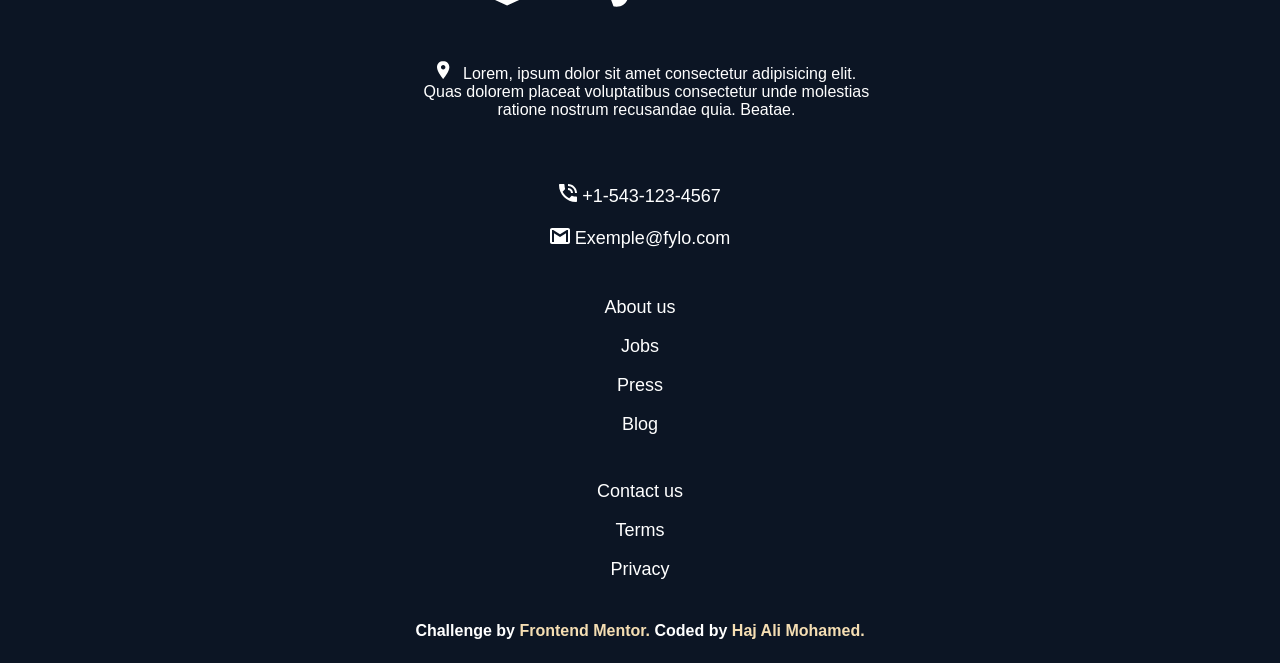
==== commit 0db730c9: "Update index.html" ====
--- a/index.html
+++ b/index.html
@@ -1,6 +1,7 @@
 <!DOCTYPE html>
 <head>
 <meta charset="UTF-8">
+<meta name="viewport" content="width=device-width, initial-scale=1.0">
 <title>  Forth Project </title>
 <link rel="stylesheet" href="https://unpkg.com/aos@next/dist/aos.css" />
 <link rel="stylesheet" href="css4.css">
@@ -111,10 +112,10 @@
 </div>
 
 
-<footer data-aos="fade-up">
-<img src="logo.svg" class="logo">
+<footer>
+<img src="logo.svg" class="logo" data-aos="fade-up">
 
-<div class="container">
+<div class="container" data-aos="fade-up">
 <div class="blocks1">
     
     <p> <img src="icon-location.svg"> &ThickSpace;  Lorem, ipsum dolor sit amet consectetur adipisicing elit. Quas dolorem placeat voluptatibus consectetur unde molestias ratione nostrum recusandae quia. Beatae.</p>
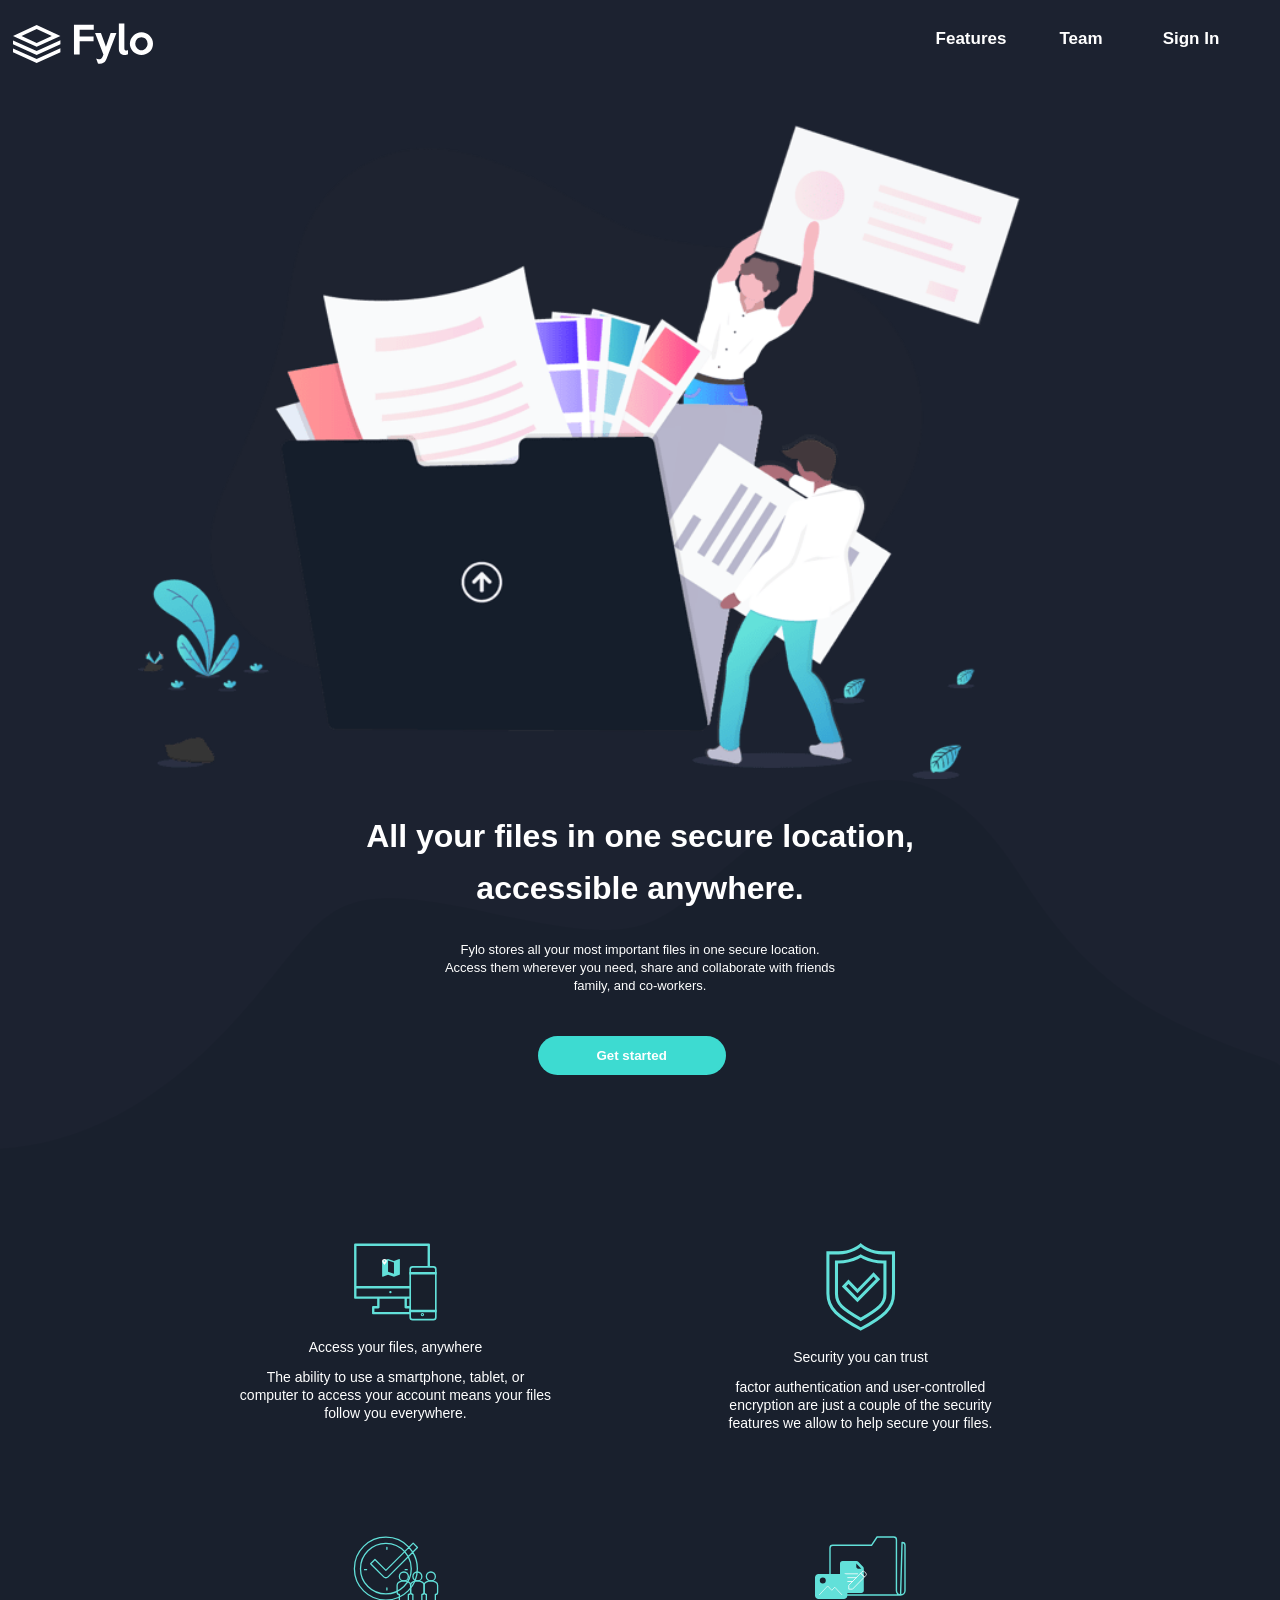
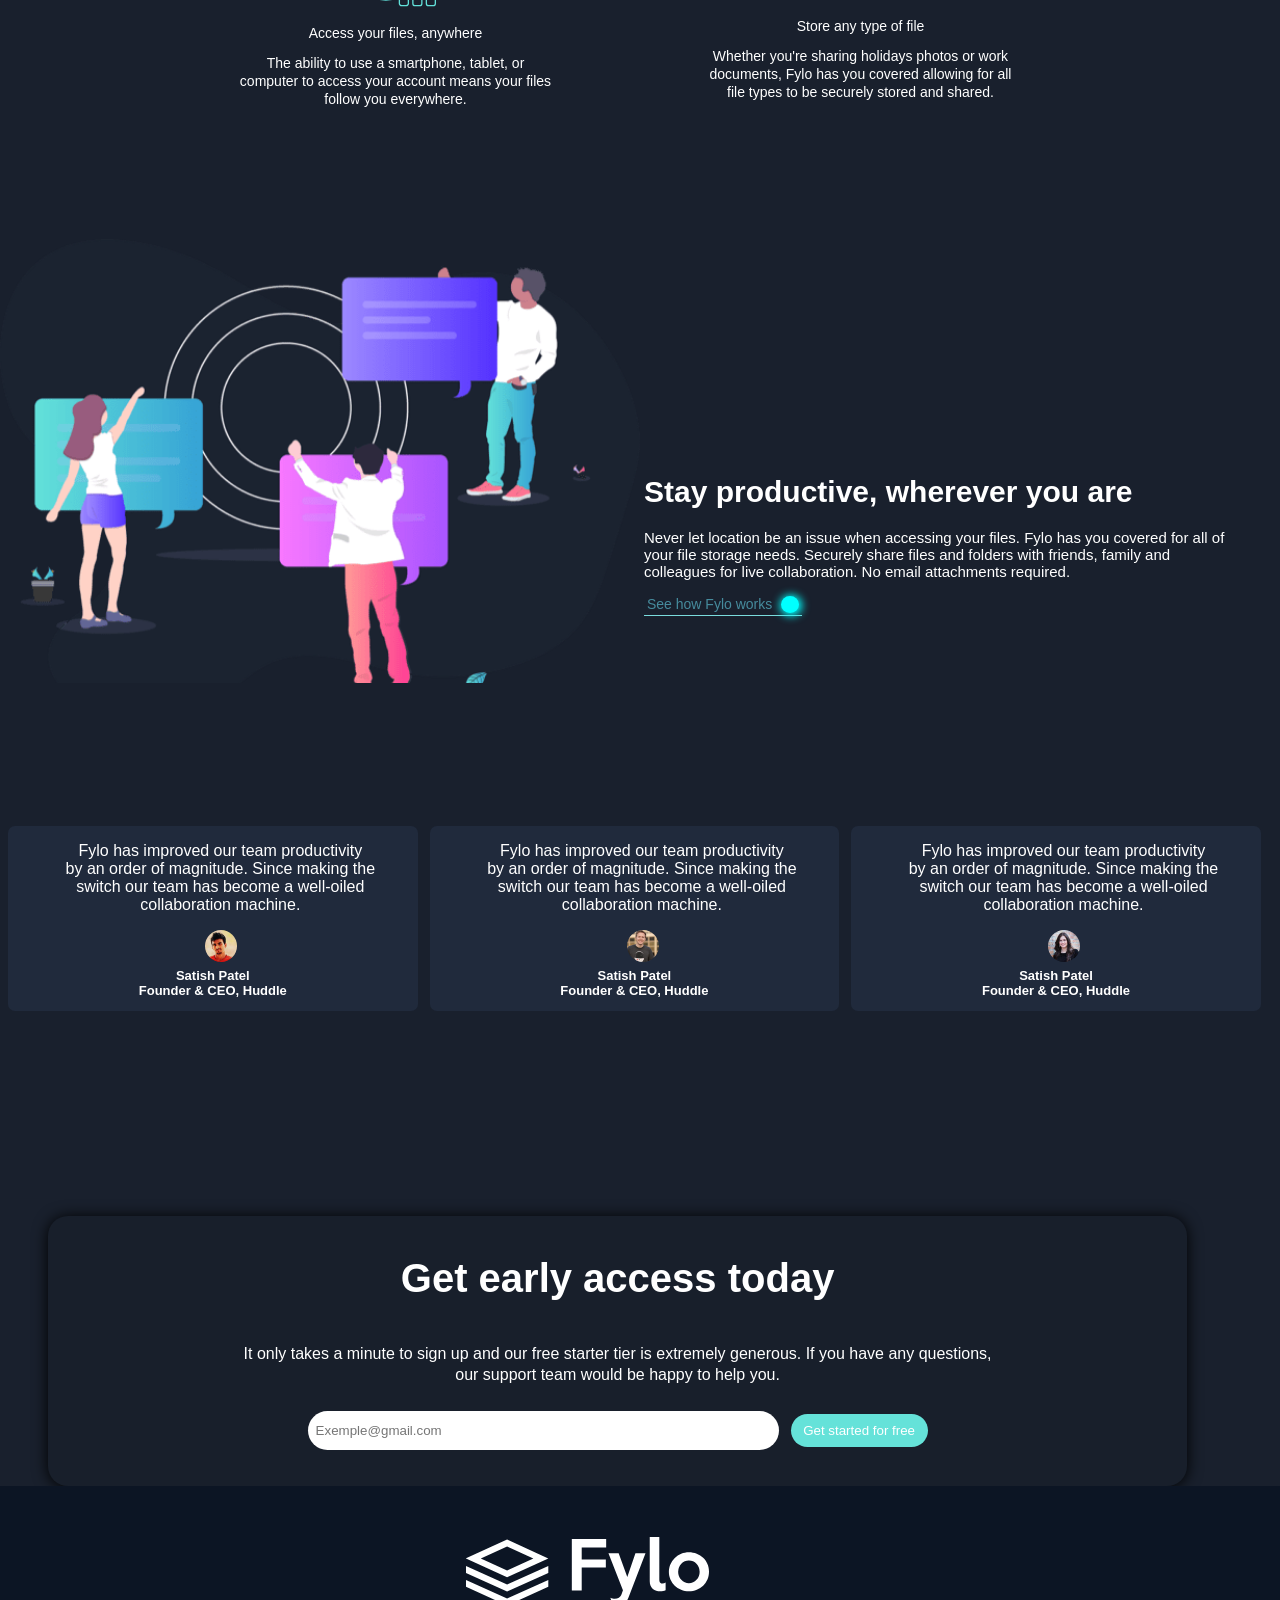
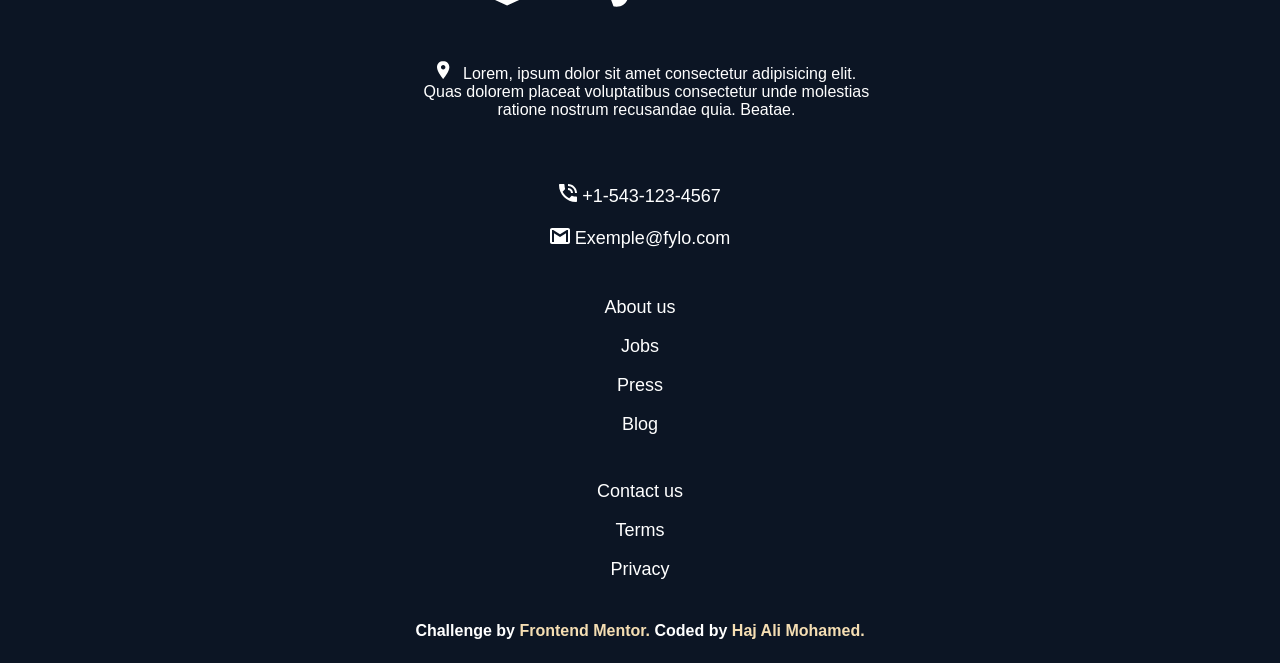
==== commit 1ddb5b01: "Update index.html" ====
--- a/index.html
+++ b/index.html
@@ -7,11 +7,11 @@
 <link rel="stylesheet" href="css4.css">
 </head>
 <body>
-<div class="head"  data-aos="fade-right" >
-    <span> <img src="logo.svg" class="img1"> </span>
-    <span><img src="icons8-menu-48.png" class="img2" id="icon"> </span>
+<div class="head" >
+    <span> <img src="logo.svg" class="img1"  data-aos="fade-right" > </span>
+    <span><img src="icons8-menu-48.png" class="img2" id="icon"  data-aos="fade-right" > </span>
 <nav>
-<ul id="nav">
+<ul id="nav"  data-aos="fade-right" >
 <li> <a href="#"> Features </a> </li>
 <li> <a href="#">Team</a> </li>
 <li> <a href="#"> Sign In </a> </li>
@@ -19,9 +19,9 @@
 </nav>
 </div>
 
-<div class="secondDiv"  data-aos="fade-down" >   
+<div class="secondDiv" >   
 
-<img src="illustration-intro.png">
+<img src="illustration-intro.png"  data-aos="fade-down" >
 <h1 class="p1"  data-aos="fade-right" >  All your files in one secure location,   </h1>
 <h1 class="p2" data-aos="fade-right">  accessible anywhere.    </h1>
 <p class="p3" data-aos="fade-right"> Fylo stores all your most important files in one secure location.  </p>
